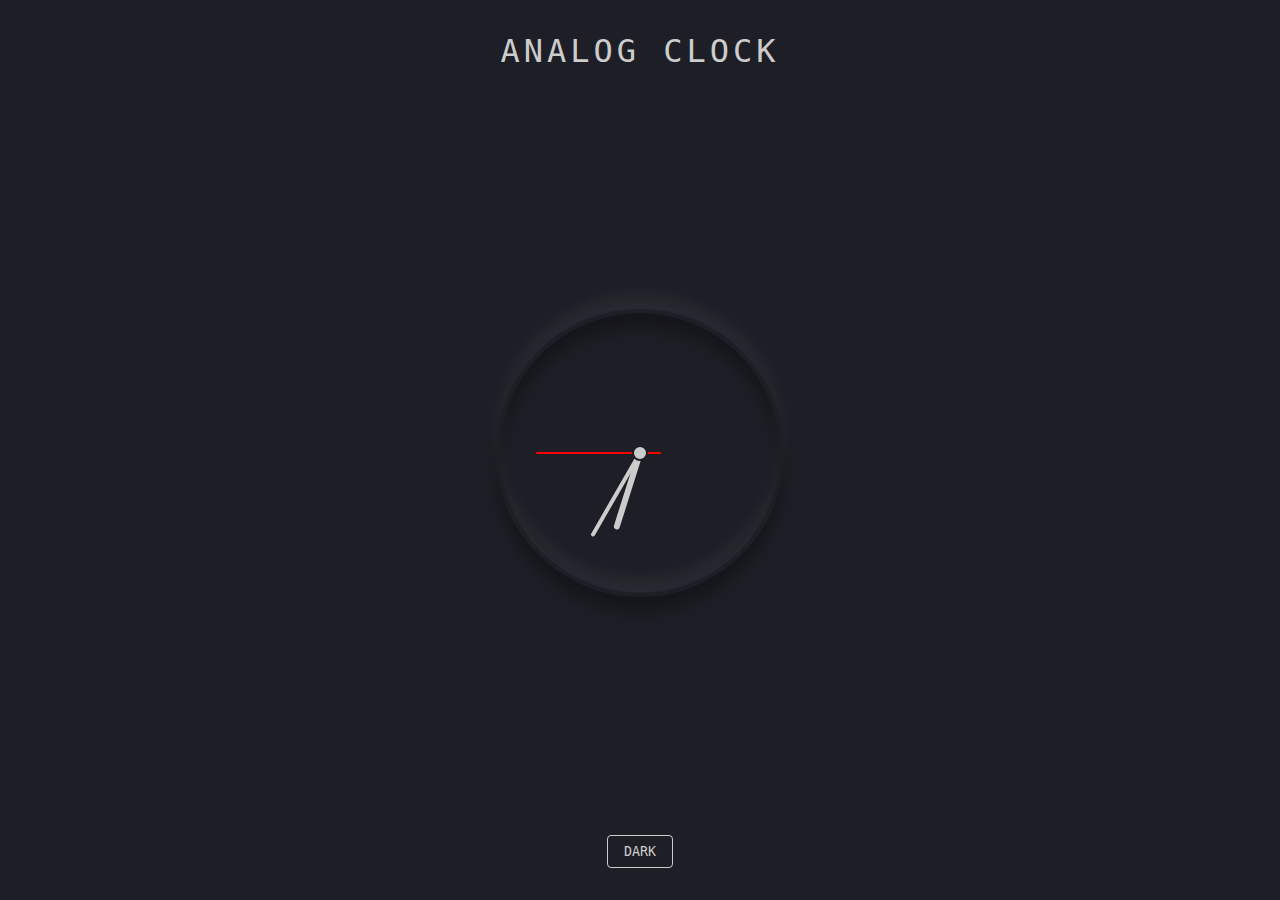
==== josh/analog.html @ 8681afda "Add files via upload" ====
<!DOCTYPE html>
<html lang="en">
<head>
  <meta charset="UTF-8">
  <title>Analog Clock</title>
  <link rel="stylesheet" href="./analog.css">
</head>
<body>

<div class="page-header"> Analog Clock </div>
<div class="clock">
  <div class="hour"></div>
  <div class="min"></div>
  <div class="sec"></div>
</div>
<div class="switch-cont">
  <button class="switch-btn"> Light </button>
</div>

<script src="./script.js"></script>

</body>
</html>
---- josh/analog.css ----
:root {
    --main-bg-color: #fff;
    --main-text-color: #888888;
  }
  
  [data-theme="dark"] {
    --main-bg-color: #1e1f26;
    --main-text-color: #ccc;
  }
  
  * {
    box-sizing: border-box;
  
  }
  
  body {
    margin: 0;
    height: 100vh;
    display: flex;
    flex-direction: column;
    justify-content: space-between;
    align-items: center;
    font-size: 16px;
    background-color: var(--main-bg-color);
    position: relative;
    transition: all ease 0.2s;
  }
  .page-header {
    font-size: 2rem;
    color: var(--main-text-color);
    padding: 1em 0;
    font-family: monospace;
    text-transform: uppercase;
    letter-spacing: 4px;
    transition: all ease 0.2s;
  }
  
  .clock {
    min-height: 18em;
    min-width: 18em;
    display: flex;
    justify-content: center;
    align-items: center;
    background-color: var(--main-bg-color);
    background-image: url("https://drive.google.com/uc?export=view&id=1SqOy9tGuUOX1cp_GcLEN0BqTfYMEV11Z");
    background-position: center center;
    background-size: cover;
    border-radius: 50%;
    border: 4px solid var(--main-bg-color);
    box-shadow: 0 -15px 15px rgba(255, 255, 255, 0.05),
      inset 0 -15px 15px rgba(255, 255, 255, 0.05), 0 15px 15px rgba(0, 0, 0, 0.3),
      inset 0 15px 15px rgba(0, 0, 0, 0.3);
    transition: all ease 0.2s;
  }
  .clock:before {
    content: "";
    height: 0.75rem;
    width: 0.75rem;
    background-color: var(--main-text-color);
    border: 2px solid var(--main-bg-color);
    position: absolute;
    border-radius: 50%;
    z-index: 1000;
    transition: all ease 0.2s;
  }
  .hour,
  .min,
  .sec {
    position: absolute;
    display: flex;
    justify-content: center;
    border-radius: 50%;
  }
  .hour {
    height: 10em;
    width: 10em;
  }
  .hour:before {
    content: "";
    position: absolute;
    height: 50%;
    width: 6px;
    background-color: var(--main-text-color);
    border-radius: 6px;
  }
  .min {
    height: 12em;
    width: 12em;
  }
  .min:before {
    content: "";
    height: 50%;
    width: 4px;
    background-color: var(--main-text-color);
    border-radius: 4px;
  }
  .sec {
    height: 13em;
    width: 13em;
  }
  .sec:before {
    content: "";
    height: 60%;
    width: 2px;
    background-color: #f00;
    border-radius: 2px;
  }
  
 
  .switch-cont {
    margin: 2em auto;

    bottom: 0;
  }
  .switch-cont .switch-btn {
    font-family: monospace;
    text-transform: uppercase;
    outline: none;
    padding: 0.5rem 1rem;
    background-color: var(--main-bg-color);
    color: var(--main-text-color);
    border: 1px solid var(--main-text-color);
    border-radius: 0.25rem;
    cursor: pointer;
    transition: all ease 0.3s;
  }
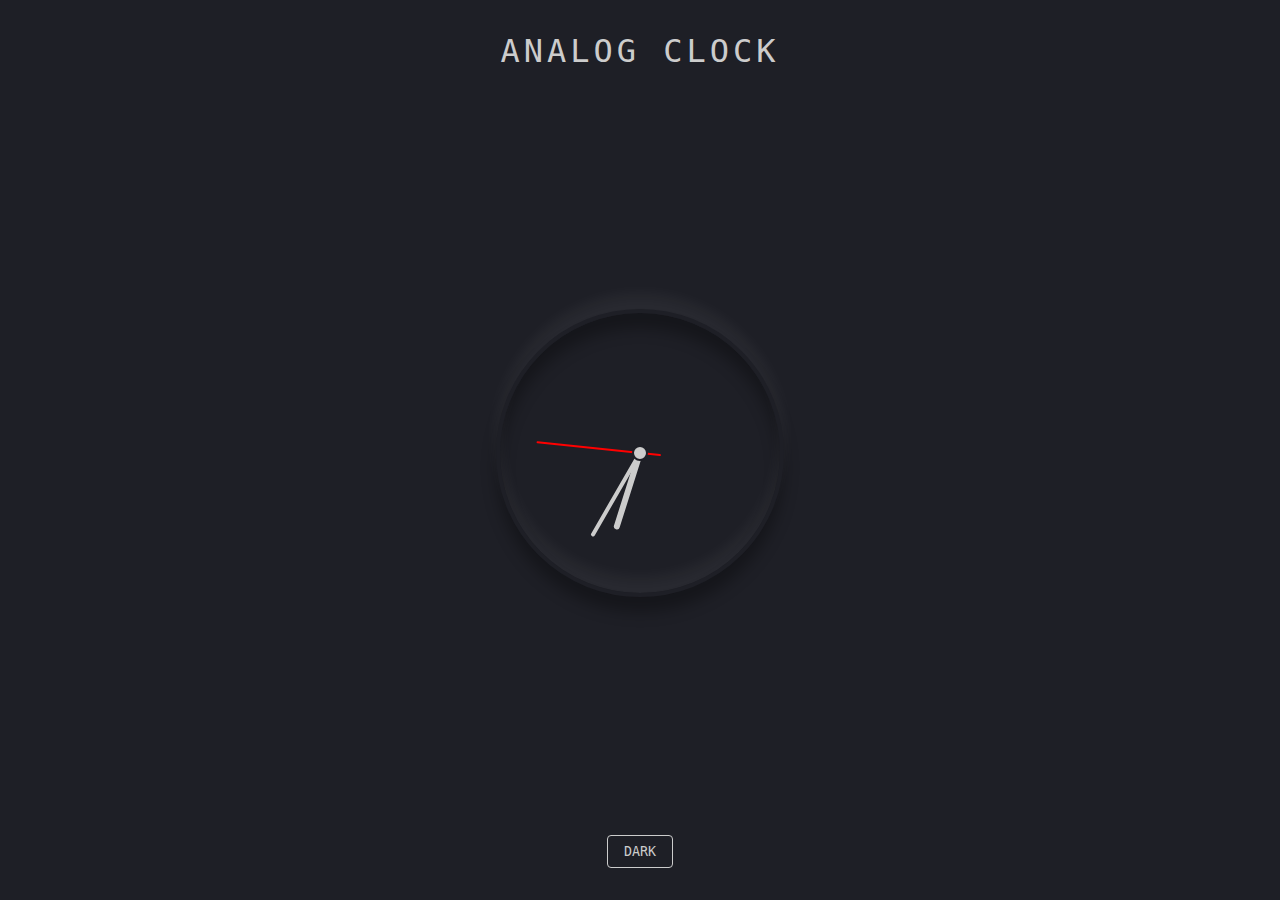
==== commit 3c188c82: "Update and rename index.html to analog.html" ====
--- a/josh/analog.html
+++ b/josh/analog.html
@@ -20,4 +20,4 @@
 <script src="./script.js"></script>
 
 </body>
-</html>+</html>
